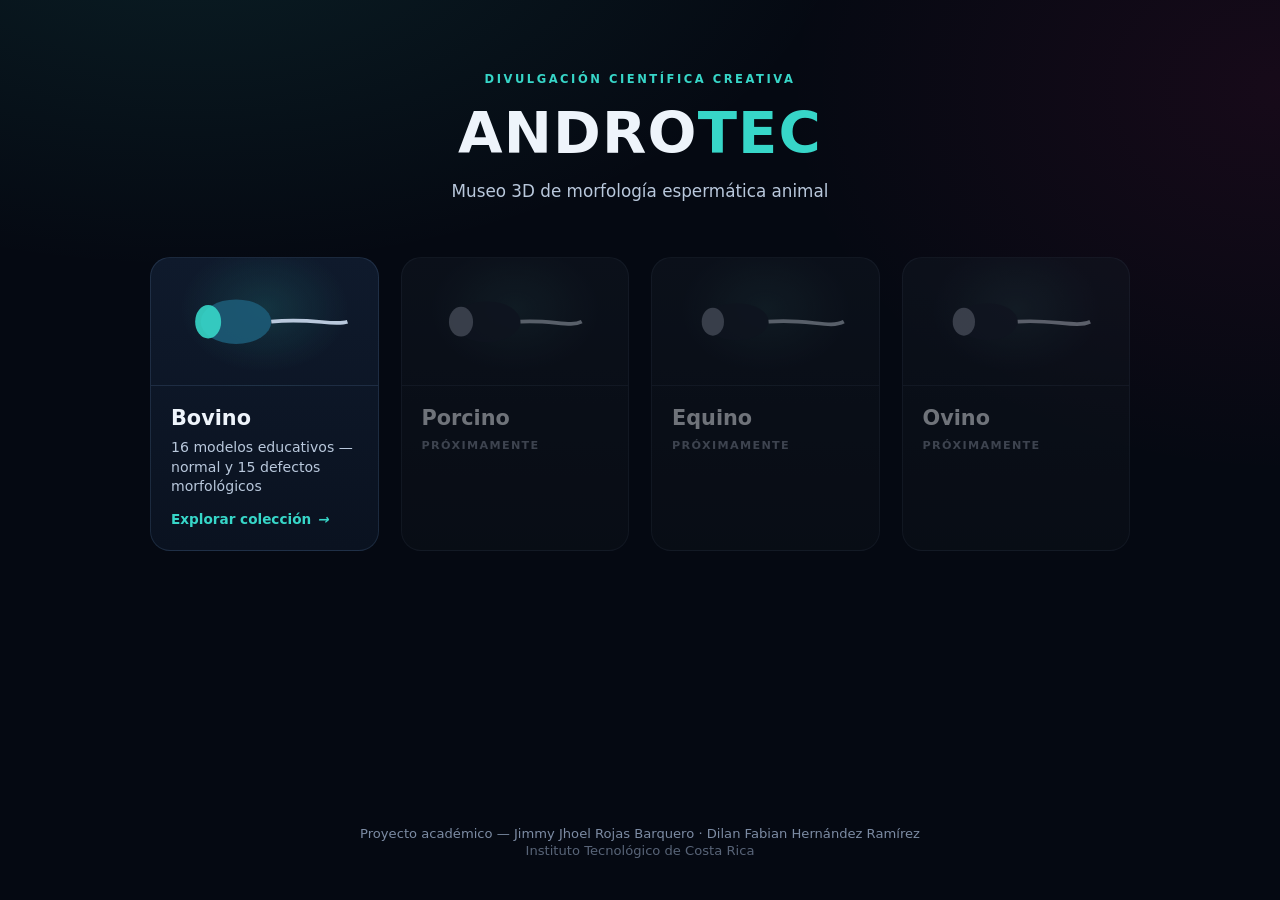
==== index.html @ eb679cce "Museo 3D AndroTec: sitio con selector de especie, catalogo bovino y visor 3D" ====
<!DOCTYPE html>
<html lang="es">
<head>
<meta charset="utf-8" />
<meta name="viewport" content="width=device-width, initial-scale=1" />
<title>AndroTec — Museo 3D de morfología espermática</title>
<meta name="description" content="Museo 3D interactivo de morfología espermática animal. Elige una especie para explorar modelos educativos en 3D." />
<link rel="icon" href="data:image/svg+xml,<svg xmlns=%22http://www.w3.org/2000/svg%22 viewBox=%220 0 100 100%22><circle cx=%2250%22 cy=%2250%22 r=%2245%22 fill=%22%23103b52%22/><circle cx=%2250%22 cy=%2250%22 r=%2222%22 fill=%22%2337d6c8%22/></svg>" />
<link rel="stylesheet" href="assets/style.css" />
</head>
<body class="landing-body">

<div class="landing-shell">
  <header class="landing-header">
    <p class="eyebrow">Divulgación científica creativa</p>
    <h1>ANDRO<span>TEC</span></h1>
    <p class="landing-sub">Museo 3D de morfología espermática animal</p>
  </header>

  <main class="species-grid" aria-label="Selección de especie">
    <a class="species-card active" href="bovino.html">
      <div class="species-card-media" data-species="bovino">
        <svg viewBox="0 0 200 120" aria-hidden="true">
          <ellipse cx="70" cy="60" rx="38" ry="24" />
          <ellipse cx="40" cy="60" rx="14" ry="18" />
          <path d="M108 60 C 150 55, 175 65, 190 60" fill="none" stroke-width="4" />
        </svg>
      </div>
      <div class="species-card-body">
        <h2>Bovino</h2>
        <p>16 modelos educativos — normal y 15 defectos morfológicos</p>
        <span class="species-cta">Explorar colección <i aria-hidden="true">→</i></span>
      </div>
    </a>

    <div class="species-card disabled" aria-disabled="true">
      <div class="species-card-media" data-species="porcino">
        <svg viewBox="0 0 200 120" aria-hidden="true">
          <ellipse cx="70" cy="60" rx="36" ry="22" />
          <ellipse cx="42" cy="60" rx="13" ry="16" />
          <path d="M106 60 C 140 58, 160 66, 172 60" fill="none" stroke-width="4" />
        </svg>
      </div>
      <div class="species-card-body">
        <h2>Porcino</h2>
        <p class="soon">Próximamente</p>
      </div>
    </div>

    <div class="species-card disabled" aria-disabled="true">
      <div class="species-card-media" data-species="equino">
        <svg viewBox="0 0 200 120" aria-hidden="true">
          <ellipse cx="70" cy="60" rx="34" ry="20" />
          <ellipse cx="44" cy="60" rx="12" ry="15" />
          <path d="M104 60 C 145 56, 170 68, 185 60" fill="none" stroke-width="4" />
        </svg>
      </div>
      <div class="species-card-body">
        <h2>Equino</h2>
        <p class="soon">Próximamente</p>
      </div>
    </div>

    <div class="species-card disabled" aria-disabled="true">
      <div class="species-card-media" data-species="ovino">
        <svg viewBox="0 0 200 120" aria-hidden="true">
          <ellipse cx="70" cy="60" rx="32" ry="20" />
          <ellipse cx="44" cy="60" rx="12" ry="15" />
          <path d="M102 60 C 140 57, 165 67, 180 60" fill="none" stroke-width="4" />
        </svg>
      </div>
      <div class="species-card-body">
        <h2>Ovino</h2>
        <p class="soon">Próximamente</p>
      </div>
    </div>
  </main>

  <footer class="landing-footer">
    <p>Proyecto académico — Jimmy Jhoel Rojas Barquero · Dilan Fabian Hernández Ramírez</p>
    <p class="landing-footer-sub">Instituto Tecnológico de Costa Rica</p>
  </footer>
</div>

</body>
</html>
---- assets/style.css ----
:root {
  --bg-0: #050912;
  --bg-1: #0a1220;
  --bg-2: #0f1a2c;
  --bg-3: #142338;
  --line: rgba(120, 160, 210, 0.16);
  --line-strong: rgba(120, 160, 210, 0.30);
  --text-0: #eef4fb;
  --text-1: #b9c8dc;
  --text-2: #7c8ba3;
  --cyan: #37d6c8;
  --cyan-dim: rgba(55, 214, 200, 0.18);
  --pink: #e8156f;
  --amber: #ffbe33;
  --radius-lg: 20px;
  --radius-md: 14px;
  --radius-sm: 9px;
  --shadow-soft: 0 18px 44px rgba(0, 0, 0, 0.38);
  font-size: 16px;
}

* { box-sizing: border-box; }

html, body {
  margin: 0;
  padding: 0;
  min-height: 100%;
  background: var(--bg-0);
  color: var(--text-0);
  font-family: "Inter", "Segoe UI", system-ui, -apple-system, sans-serif;
  -webkit-font-smoothing: antialiased;
}

a { color: inherit; text-decoration: none; }
button { font-family: inherit; cursor: pointer; }
svg { display: block; }

/* ---------------------------------------------------------------------- */
/* LANDING PAGE (species selection)                                        */
/* ---------------------------------------------------------------------- */

.landing-body {
  background:
    radial-gradient(1100px 600px at 15% -10%, rgba(55, 214, 200, 0.10), transparent 60%),
    radial-gradient(900px 700px at 100% 10%, rgba(232, 21, 111, 0.08), transparent 55%),
    var(--bg-0);
}

.landing-shell {
  min-height: 100vh;
  display: flex;
  flex-direction: column;
  align-items: center;
  padding: 72px 24px 40px;
}

.landing-header { text-align: center; margin-bottom: 56px; }

.landing-header .eyebrow {
  text-transform: uppercase;
  letter-spacing: 0.22em;
  font-size: 0.72rem;
  color: var(--cyan);
  margin: 0 0 14px;
  font-weight: 600;
}

.landing-header h1 {
  font-size: clamp(2.4rem, 6vw, 3.6rem);
  margin: 0;
  font-weight: 800;
  letter-spacing: 0.02em;
  color: var(--text-0);
}

.landing-header h1 span { color: var(--cyan); }

.landing-sub {
  margin: 14px 0 0;
  color: var(--text-1);
  font-size: 1.05rem;
}

.species-grid {
  display: grid;
  grid-template-columns: repeat(auto-fit, minmax(220px, 1fr));
  gap: 22px;
  width: 100%;
  max-width: 980px;
}

.species-card {
  position: relative;
  display: flex;
  flex-direction: column;
  background: linear-gradient(180deg, var(--bg-2), var(--bg-1));
  border: 1px solid var(--line);
  border-radius: var(--radius-lg);
  overflow: hidden;
  transition: transform 0.25s ease, border-color 0.25s ease, box-shadow 0.25s ease;
}

.species-card.active {
  cursor: pointer;
}

.species-card.active:hover {
  transform: translateY(-6px);
  border-color: var(--cyan);
  box-shadow: 0 20px 46px rgba(55, 214, 200, 0.14);
}

.species-card.disabled {
  opacity: 0.45;
  filter: grayscale(0.4);
}

.species-card-media {
  height: 128px;
  display: flex;
  align-items: center;
  justify-content: center;
  background: radial-gradient(120px 90px at 50% 40%, rgba(55, 214, 200, 0.14), transparent 70%);
  border-bottom: 1px solid var(--line);
}

.species-card-media svg {
  width: 82%;
  height: auto;
}

.species-card-media svg ellipse { fill: var(--cyan); opacity: 0.9; }
.species-card-media svg ellipse:first-child { fill: #1c5a76; }
.species-card-media svg path { stroke: var(--text-1); }

.species-card.disabled .species-card-media svg ellipse { fill: var(--text-2); }
.species-card.disabled .species-card-media svg ellipse:first-child { fill: var(--bg-3); }

.species-card-body { padding: 20px 20px 22px; }

.species-card-body h2 {
  margin: 0 0 8px;
  font-size: 1.3rem;
  font-weight: 700;
}

.species-card-body p {
  margin: 0;
  color: var(--text-1);
  font-size: 0.88rem;
  line-height: 1.4;
}

.species-card-body p.soon {
  text-transform: uppercase;
  letter-spacing: 0.12em;
  font-size: 0.7rem;
  color: var(--text-2);
  font-weight: 700;
}

.species-cta {
  display: inline-flex;
  align-items: center;
  gap: 6px;
  margin-top: 14px;
  color: var(--cyan);
  font-weight: 600;
  font-size: 0.85rem;
}

.landing-footer {
  margin-top: auto;
  padding-top: 56px;
  text-align: center;
  color: var(--text-2);
  font-size: 0.82rem;
}

.landing-footer p { margin: 2px 0; }
.landing-footer-sub { opacity: 0.7; }

/* ---------------------------------------------------------------------- */
/* MUSEUM SHELL (catalog + viewer + info panel)                            */
/* ---------------------------------------------------------------------- */

.museum-shell {
  min-height: 100vh;
  display: flex;
  flex-direction: column;
}

.topbar {
  display: flex;
  align-items: center;
  justify-content: space-between;
  gap: 16px;
  padding: 14px 24px;
  border-bottom: 1px solid var(--line);
  background: var(--bg-1);
  position: sticky;
  top: 0;
  z-index: 20;
}

.brand-lockup { display: flex; align-items: center; gap: 14px; }

.brand-back {
  width: 34px;
  height: 34px;
  border-radius: 50%;
  border: 1px solid var(--line);
  display: flex;
  align-items: center;
  justify-content: center;
  color: var(--text-1);
  flex-shrink: 0;
  transition: border-color 0.2s ease, color 0.2s ease;
}
.brand-back:hover { border-color: var(--cyan); color: var(--cyan); }

.brand-mark {
  width: 34px;
  height: 34px;
  border-radius: 10px;
  background: linear-gradient(135deg, var(--cyan), #1c5a76);
  position: relative;
  flex-shrink: 0;
}
.brand-mark span, .brand-mark i {
  position: absolute;
  background: var(--bg-1);
  border-radius: 50%;
}
.brand-mark span { width: 14px; height: 14px; top: 6px; left: 6px; }
.brand-mark i { width: 6px; height: 6px; bottom: 6px; right: 6px; }

.eyebrow {
  margin: 0;
  text-transform: uppercase;
  font-size: 0.62rem;
  letter-spacing: 0.16em;
  color: var(--text-2);
  font-weight: 700;
}

.topbar h1 {
  margin: 2px 0 0;
  font-size: 1.05rem;
  font-weight: 800;
}
.topbar h1 span { color: var(--cyan); font-weight: 600; }

.header-meta { display: flex; align-items: center; gap: 12px; }

.species-pill {
  display: inline-flex;
  align-items: center;
  gap: 6px;
  padding: 6px 12px;
  border-radius: 999px;
  background: var(--cyan-dim);
  color: var(--cyan);
  font-size: 0.78rem;
  font-weight: 700;
}
.species-pill i {
  width: 7px; height: 7px; border-radius: 50%; background: var(--cyan);
}

.model-count {
  color: var(--text-2);
  font-size: 0.78rem;
  display: none;
}

.catalog-trigger {
  display: none;
  background: var(--bg-3);
  border: 1px solid var(--line);
  color: var(--text-0);
  border-radius: 999px;
  padding: 7px 14px;
  font-size: 0.8rem;
  font-weight: 600;
}

.museum-grid {
  flex: 1;
  display: grid;
  grid-template-columns: 300px 1fr 340px;
  min-height: 0;
}

/* ---- Catalog panel (sidebar) ---- */

.catalog-panel {
  border-right: 1px solid var(--line);
  background: var(--bg-1);
  display: flex;
  flex-direction: column;
  padding: 18px 16px;
  overflow: hidden;
}

.catalog-heading { display: flex; align-items: flex-end; justify-content: space-between; margin-bottom: 14px; }
.section-kicker {
  text-transform: uppercase;
  letter-spacing: 0.14em;
  font-size: 0.66rem;
  color: var(--text-2);
  font-weight: 700;
  margin: 0 0 4px;
}
.catalog-heading h2 { margin: 0; font-size: 1.15rem; }
.catalog-heading span {
  background: var(--bg-3);
  border-radius: 999px;
  padding: 3px 10px;
  font-size: 0.76rem;
  color: var(--text-1);
}

.search-box {
  display: flex;
  align-items: center;
  gap: 8px;
  background: var(--bg-2);
  border: 1px solid var(--line);
  border-radius: var(--radius-sm);
  padding: 9px 12px;
  margin-bottom: 12px;
}
.search-box span { color: var(--text-2); }
.search-box input {
  border: none;
  background: transparent;
  outline: none;
  color: var(--text-0);
  font-size: 0.86rem;
  width: 100%;
}
.search-box input::placeholder { color: var(--text-2); }

.filter-row {
  display: flex;
  flex-wrap: wrap;
  gap: 6px;
  margin-bottom: 14px;
}
.filter-row button {
  background: transparent;
  border: 1px solid var(--line);
  color: var(--text-1);
  border-radius: 999px;
  padding: 5px 11px;
  font-size: 0.72rem;
  font-weight: 600;
  transition: all 0.15s ease;
}
.filter-row button.active {
  background: var(--cyan);
  border-color: var(--cyan);
  color: var(--bg-0);
}
.filter-row button:hover:not(.active) { border-color: var(--line-strong); color: var(--text-0); }

.specimen-list {
  overflow-y: auto;
  flex: 1;
  display: flex;
  flex-direction: column;
  gap: 4px;
  margin: 0 -4px;
  padding: 0 4px;
}

.specimen-item {
  display: flex;
  align-items: center;
  gap: 12px;
  background: transparent;
  border: 1px solid transparent;
  border-radius: var(--radius-sm);
  padding: 9px 10px;
  text-align: left;
  color: var(--text-1);
  transition: background 0.15s ease, border-color 0.15s ease;
}
.specimen-item:hover { background: var(--bg-2); }
.specimen-item.selected {
  background: var(--bg-3);
  border-color: var(--line-strong);
}
.specimen-number {
  font-size: 0.72rem;
  font-weight: 700;
  color: var(--text-2);
  width: 22px;
  flex-shrink: 0;
}
.specimen-item.selected .specimen-number { color: var(--cyan); }
.specimen-copy { flex: 1; display: flex; flex-direction: column; min-width: 0; }
.specimen-copy strong {
  font-size: 0.84rem;
  color: var(--text-0);
  font-weight: 600;
  white-space: nowrap;
  overflow: hidden;
  text-overflow: ellipsis;
}
.specimen-copy small { font-size: 0.7rem; color: var(--text-2); }
.specimen-arrow { color: var(--text-2); flex-shrink: 0; }
.specimen-item.selected .specimen-arrow { color: var(--cyan); }
.specimen-empty { color: var(--text-2); font-size: 0.82rem; padding: 14px 8px; text-align: center; }

/* ---- Viewer stage ---- */

.viewer-stage {
  display: flex;
  flex-direction: column;
  min-width: 0;
  background: var(--bg-0);
}

.viewer-titlebar {
  display: flex;
  align-items: flex-start;
  justify-content: space-between;
  gap: 12px;
  padding: 18px 22px 0;
}
.object-index {
  font-size: 0.7rem;
  letter-spacing: 0.12em;
  text-transform: uppercase;
  color: var(--cyan);
  font-weight: 700;
}
.viewer-titlebar h2 { margin: 4px 0 0; font-size: 1.3rem; }

.viewer-actions button {
  display: inline-flex;
  align-items: center;
  gap: 7px;
  background: var(--bg-2);
  border: 1px solid var(--line);
  color: var(--text-1);
  border-radius: 999px;
  padding: 8px 14px;
  font-size: 0.78rem;
  font-weight: 600;
}
.viewer-actions button:not(:disabled):hover { border-color: var(--cyan); color: var(--cyan); }
.viewer-actions button.active { background: var(--cyan-dim); border-color: var(--cyan); color: var(--cyan); }
.viewer-actions button:disabled { opacity: 0.4; cursor: not-allowed; }

.viewer-layout {
  flex: 1;
  display: grid;
  grid-template-columns: 1fr;
  gap: 12px;
  padding: 14px 22px 0;
  min-height: 0;
}
.viewer-layout.compare { grid-template-columns: 1fr 1fr; }

.viewer-cell { min-height: 0; display: flex; }

.model-viewer {
  position: relative;
  flex: 1;
  border-radius: var(--radius-lg);
  overflow: hidden;
  background:
    radial-gradient(600px 400px at 50% 40%, rgba(20, 60, 90, 0.5), transparent 70%),
    var(--bg-1);
  border: 1px solid var(--line);
  min-height: 320px;
}
.model-viewer canvas { display: block; width: 100%; height: 100%; touch-action: none; }

.viewer-grid-lines {
  position: absolute;
  inset: 0;
  pointer-events: none;
  background-image:
    linear-gradient(rgba(120,160,210,0.06) 1px, transparent 1px),
    linear-gradient(90deg, rgba(120,160,210,0.06) 1px, transparent 1px);
  background-size: 32px 32px;
}

.compare-label {
  position: absolute;
  top: 12px;
  left: 12px;
  background: var(--bg-3);
  border: 1px solid var(--line);
  color: var(--text-1);
  font-size: 0.7rem;
  font-weight: 700;
  padding: 4px 10px;
  border-radius: 999px;
  text-transform: uppercase;
  letter-spacing: 0.08em;
  z-index: 5;
}

.model-loading {
  position: absolute;
  inset: 0;
  display: flex;
  flex-direction: column;
  align-items: center;
  justify-content: center;
  gap: 10px;
  background: rgba(5, 9, 18, 0.72);
  color: var(--text-1);
  z-index: 6;
  transition: opacity 0.25s ease;
}
.model-loading.hidden { opacity: 0; pointer-events: none; }
.model-loading strong { font-size: 0.82rem; font-weight: 600; }
.loading-orbit {
  width: 34px; height: 34px;
  border-radius: 50%;
  border: 2px solid var(--line);
  border-top-color: var(--cyan);
  animation: spin 0.9s linear infinite;
}
@keyframes spin { to { transform: rotate(360deg); } }

.model-controls {
  position: absolute;
  bottom: 12px;
  right: 12px;
  display: flex;
  gap: 6px;
  z-index: 5;
}
.model-controls button {
  width: 34px; height: 34px;
  border-radius: 50%;
  background: rgba(15, 26, 44, 0.85);
  border: 1px solid var(--line);
  color: var(--text-1);
  font-size: 0.95rem;
  display: flex;
  align-items: center;
  justify-content: center;
  backdrop-filter: blur(4px);
}
.model-controls button:hover { border-color: var(--cyan); color: var(--cyan); }
.model-controls button.active { background: var(--cyan); border-color: var(--cyan); color: var(--bg-0); }

.viewer-hint {
  display: flex;
  align-items: center;
  gap: 8px;
  justify-content: center;
  color: var(--text-2);
  font-size: 0.74rem;
  padding: 12px 0 18px;
}
.mouse-icon { width: 14px; height: 14px; border: 1px solid var(--text-2); border-radius: 4px; }

/* ---- Info panel ---- */

.info-panel {
  border-left: 1px solid var(--line);
  background: var(--bg-1);
  padding: 20px 20px 30px;
  overflow-y: auto;
  display: flex;
  flex-direction: column;
  gap: 16px;
}

.info-heading { display: flex; gap: 12px; align-items: flex-start; }
.category-icon {
  width: 32px; height: 32px;
  border-radius: 9px;
  background: var(--cyan-dim);
  color: var(--cyan);
  display: flex;
  align-items: center;
  justify-content: center;
  font-size: 0.85rem;
  flex-shrink: 0;
}
.category-icon[data-category="Cabeza"] { background: rgba(232, 21, 111, 0.16); color: var(--pink); }
.category-icon[data-category="Pieza intermedia"] { background: rgba(255, 190, 51, 0.16); color: var(--amber); }
.category-icon[data-category="Cola"] { background: rgba(120, 160, 210, 0.16); color: #9fb6d6; }
.info-heading span {
  text-transform: uppercase;
  letter-spacing: 0.1em;
  font-size: 0.66rem;
  color: var(--text-2);
  font-weight: 700;
}
.info-heading h2 { margin: 3px 0 0; font-size: 1.05rem; }

.anatomy-route {
  display: flex;
  align-items: center;
  justify-content: space-between;
  background: var(--bg-2);
  border: 1px solid var(--line);
  border-radius: var(--radius-sm);
  padding: 10px 12px;
}
.anatomy-route span { font-size: 0.7rem; color: var(--text-2); text-transform: uppercase; letter-spacing: 0.08em; }
.anatomy-route strong { font-size: 0.82rem; color: var(--text-0); }

.info-section p.section-kicker { margin-bottom: 6px; }
.info-section p:not(.section-kicker) { margin: 0; font-size: 0.86rem; line-height: 1.55; color: var(--text-1); }

.observe-card {
  background: var(--cyan-dim);
  border: 1px solid rgba(55, 214, 200, 0.28);
  border-radius: var(--radius-md);
  padding: 12px 14px;
}
.observe-title { display: flex; align-items: center; gap: 6px; }
.observe-title span { color: var(--cyan); }
.observe-card p:not(.section-kicker) { color: var(--text-0); }

.source-sections { display: flex; flex-direction: column; gap: 8px; }
.source-disclosure {
  border: 1px solid var(--line);
  border-radius: var(--radius-md);
  overflow: hidden;
  background: var(--bg-2);
}
.source-disclosure summary {
  display: flex;
  align-items: center;
  justify-content: space-between;
  padding: 11px 13px;
  cursor: pointer;
  font-size: 0.82rem;
  font-weight: 600;
  list-style: none;
}
.source-disclosure summary::-webkit-details-marker { display: none; }
.source-disclosure summary span { display: flex; align-items: center; gap: 8px; }
.source-disclosure summary small {
  background: var(--bg-3);
  border-radius: 999px;
  padding: 1px 8px;
  color: var(--text-2);
  font-weight: 700;
}
.source-list, .figure-link-list { list-style: none; margin: 0; padding: 0 13px 13px; display: flex; flex-direction: column; gap: 10px; }
.source-list li p { margin: 0 0 4px; font-size: 0.76rem; line-height: 1.45; color: var(--text-1); }
.source-list li a, .figure-link-list a {
  color: var(--cyan);
  font-size: 0.74rem;
  font-weight: 600;
  display: inline-flex;
  align-items: center;
  gap: 4px;
}
.figure-link-list li a { flex-direction: column; align-items: flex-start; gap: 2px; }
.figure-link-list li strong { font-size: 0.8rem; color: var(--text-0); font-weight: 600; }
.figure-link-list li small { font-size: 0.72rem; color: var(--text-2); }
.figure-link-list li span { color: var(--cyan); font-size: 0.72rem; margin-top: 2px; }

.interpretation-note {
  border: 1px dashed var(--line-strong);
  border-radius: var(--radius-md);
  padding: 12px 14px;
}
.interpretation-note strong { font-size: 0.78rem; color: var(--amber); display: block; margin-bottom: 6px; }
.interpretation-note p { margin: 0; font-size: 0.8rem; line-height: 1.5; color: var(--text-1); }

.authors {
  margin-top: auto;
  padding-top: 12px;
  border-top: 1px solid var(--line);
  display: flex;
  flex-direction: column;
  gap: 2px;
}
.authors span { font-size: 0.68rem; text-transform: uppercase; letter-spacing: 0.1em; color: var(--text-2); }
.authors strong { font-size: 0.82rem; color: var(--text-0); }

/* ---------------------------------------------------------------------- */
/* RESPONSIVE                                                               */
/* ---------------------------------------------------------------------- */

@media (max-width: 1180px) {
  .museum-grid { grid-template-columns: 280px 1fr 300px; }
}

@media (max-width: 940px) {
  .museum-grid { grid-template-columns: 1fr; }
  .model-count { display: none; }
  .catalog-trigger { display: inline-flex; }
  .catalog-panel {
    position: fixed;
    inset: 58px 0 0 0;
    z-index: 30;
    transform: translateX(-100%);
    transition: transform 0.25s ease;
    width: 100%;
    max-width: 360px;
  }
  .catalog-panel.open { transform: translateX(0); box-shadow: var(--shadow-soft); }
  .info-panel { border-left: none; border-top: 1px solid var(--line); }
  .viewer-layout.compare { grid-template-columns: 1fr; }
}

@media (max-width: 560px) {
  .topbar { padding: 12px 14px; }
  .topbar h1 { font-size: 0.92rem; }
  .species-pill { display: none; }
  .viewer-titlebar { padding: 14px 14px 0; }
  .viewer-layout { padding: 12px 14px 0; }
  .info-panel { padding: 16px 14px 24px; }
}
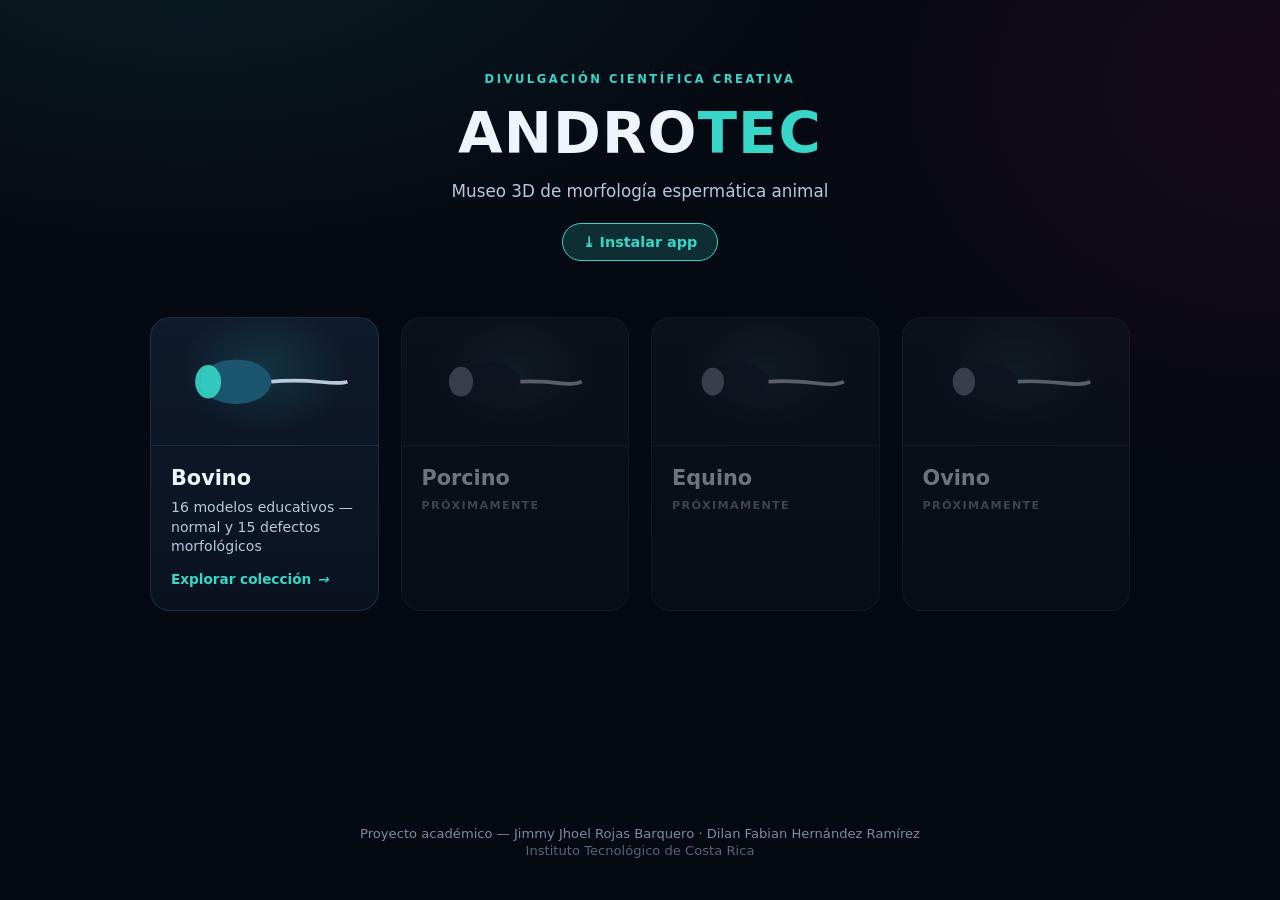
==== commit 54a59311: "Boton de instalar visible en la web (portada y visor) - index.html / bovino.html: boton "Instalar ap" ====
--- a/index.html
+++ b/index.html
@@ -6,6 +6,13 @@
 <title>AndroTec — Museo 3D de morfología espermática</title>
 <meta name="description" content="Museo 3D interactivo de morfología espermática animal. Elige una especie para explorar modelos educativos en 3D." />
 <link rel="icon" href="data:image/svg+xml,<svg xmlns=%22http://www.w3.org/2000/svg%22 viewBox=%220 0 100 100%22><circle cx=%2250%22 cy=%2250%22 r=%2245%22 fill=%22%23103b52%22/><circle cx=%2250%22 cy=%2250%22 r=%2222%22 fill=%22%2337d6c8%22/></svg>" />
+<link rel="manifest" href="manifest.webmanifest" />
+<meta name="theme-color" content="#103b52" />
+<link rel="apple-touch-icon" href="icons/apple-touch-icon.png" />
+<meta name="apple-mobile-web-app-capable" content="yes" />
+<meta name="mobile-web-app-capable" content="yes" />
+<meta name="apple-mobile-web-app-status-bar-style" content="black-translucent" />
+<meta name="apple-mobile-web-app-title" content="AndroTec 3D" />
 <link rel="stylesheet" href="assets/style.css" />
 </head>
 <body class="landing-body">
@@ -15,6 +22,7 @@
     <p class="eyebrow">Divulgación científica creativa</p>
     <h1>ANDRO<span>TEC</span></h1>
     <p class="landing-sub">Museo 3D de morfología espermática animal</p>
+    <button type="button" class="pwa-install" data-pwa-install hidden>⤓ Instalar app</button>
   </header>
 
   <main class="species-grid" aria-label="Selección de especie">
@@ -82,5 +90,6 @@
   </footer>
 </div>
 
+<script src="assets/pwa.js" defer></script>
 </body>
 </html>
--- a/assets/style.css
+++ b/assets/style.css
@@ -466,6 +466,7 @@
 .viewer-layout.compare { grid-template-columns: 1fr 1fr; }
 
 .viewer-cell { min-height: 0; display: flex; }
+.viewer-cell[hidden] { display: none; }
 
 .model-viewer {
   position: relative;
@@ -478,7 +479,7 @@
   border: 1px solid var(--line);
   min-height: 320px;
 }
-.model-viewer canvas { display: block; width: 100%; height: 100%; touch-action: none; }
+.model-viewer canvas { position: absolute; inset: 0; display: block; width: 100%; height: 100%; touch-action: none; }
 
 .viewer-grid-lines {
   position: absolute;
@@ -719,3 +720,54 @@
   .viewer-layout { padding: 12px 14px 0; }
   .info-panel { padding: 16px 14px 24px; }
 }
+
+/* ---------------------------------------------------------------------- */
+/* PWA install button + help popover                                       */
+/* ---------------------------------------------------------------------- */
+
+.pwa-install {
+  display: inline-flex;
+  align-items: center;
+  gap: 7px;
+  margin-top: 22px;
+  padding: 10px 20px;
+  border-radius: 999px;
+  border: 1px solid var(--cyan);
+  background: var(--cyan-dim);
+  color: var(--cyan);
+  font-size: 0.9rem;
+  font-weight: 700;
+  transition: background 0.15s ease, transform 0.15s ease;
+}
+.pwa-install:hover { background: rgba(55, 214, 200, 0.28); transform: translateY(-1px); }
+.pwa-install.compact { margin: 0; padding: 7px 14px; font-size: 0.8rem; }
+.pwa-install[hidden] { display: none; }
+
+.pwa-help {
+  position: fixed;
+  left: 50%;
+  bottom: 20px;
+  transform: translateX(-50%);
+  z-index: 9999;
+  max-width: min(92vw, 30rem);
+  padding: 16px 18px;
+  border-radius: var(--radius-md);
+  background: var(--bg-2);
+  border: 1px solid var(--line-strong);
+  color: var(--text-1);
+  font-size: 0.9rem;
+  line-height: 1.5;
+  box-shadow: var(--shadow-soft);
+}
+.pwa-help strong { color: var(--text-0); display: block; margin-bottom: 6px; }
+.pwa-help p { margin: 6px 0 0; }
+.pwa-help button {
+  margin-top: 12px;
+  padding: 6px 14px;
+  border-radius: 8px;
+  border: 0;
+  background: var(--cyan);
+  color: #08222f;
+  font-weight: 700;
+  font-size: 0.8rem;
+}
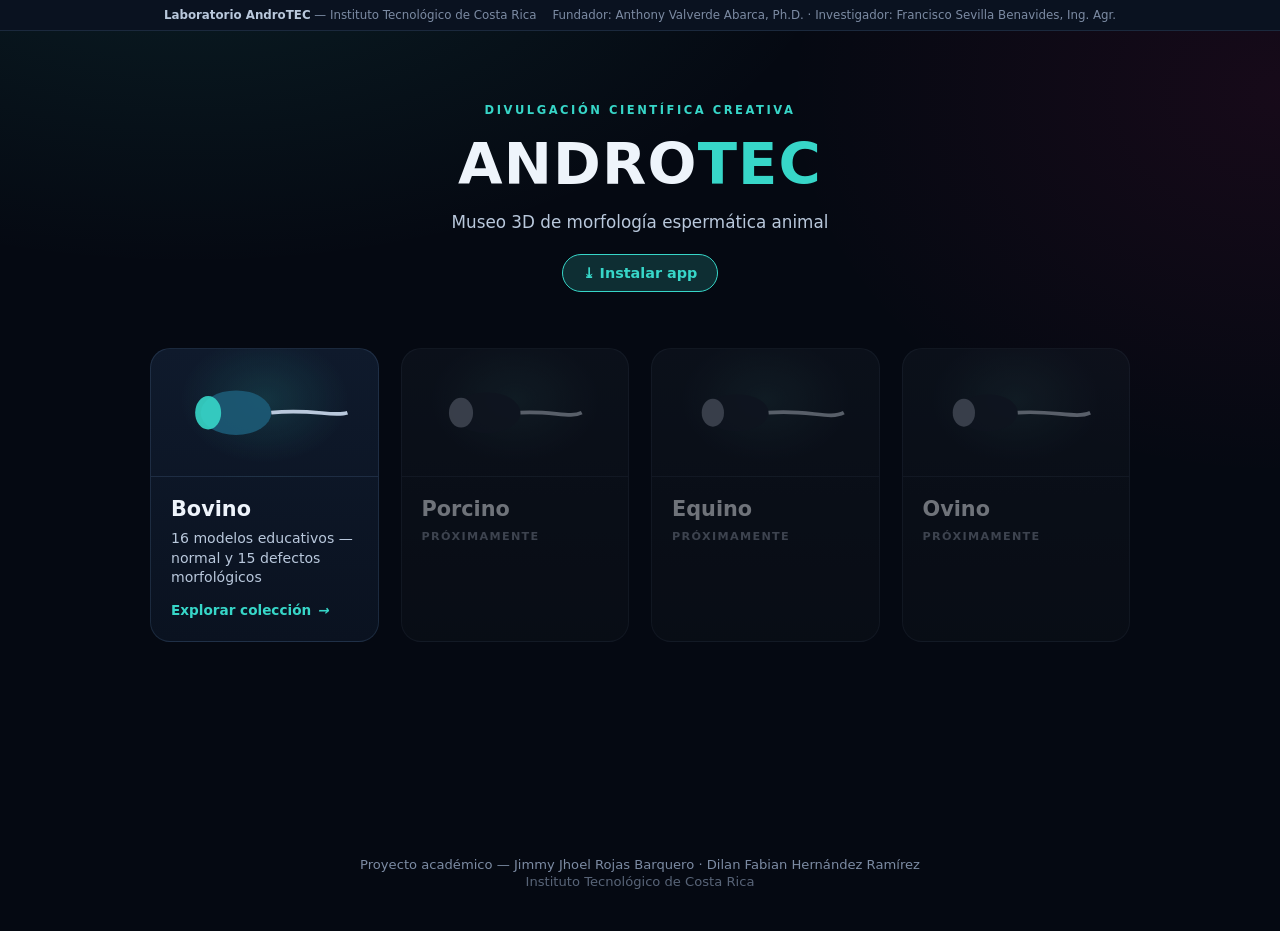
==== commit b94cc2bf: "Reemplazar enlaces externos por fotografias propias del laboratorio - 6 modelos (piriforme, gota cit" ====
--- a/index.html
+++ b/index.html
@@ -16,6 +16,11 @@
 <link rel="stylesheet" href="assets/style.css" />
 </head>
 <body class="landing-body">
+
+<div class="lab-credit">
+  <span><strong>Laboratorio AndroTEC</strong> — Instituto Tecnológico de Costa Rica</span>
+  <span class="lab-credit-names">Fundador: Anthony Valverde Abarca, Ph.D. · Investigador: Francisco Sevilla Benavides, Ing. Agr.</span>
+</div>
 
 <div class="landing-shell">
   <header class="landing-header">
--- a/assets/style.css
+++ b/assets/style.css
@@ -771,3 +771,89 @@
   font-weight: 700;
   font-size: 0.8rem;
 }
+
+/* ---------------------------------------------------------------------- */
+/* Lab credit bar + local figure thumbnails + figure lightbox              */
+/* ---------------------------------------------------------------------- */
+
+.lab-credit {
+  display: flex;
+  flex-wrap: wrap;
+  gap: 4px 16px;
+  justify-content: center;
+  padding: 8px 16px;
+  background: var(--bg-1);
+  border-bottom: 1px solid var(--line);
+  font-size: 0.74rem;
+  color: var(--text-2);
+  text-align: center;
+}
+.lab-credit strong { color: var(--text-1); }
+
+.figure-local { list-style: none; }
+
+.figure-thumb {
+  display: flex;
+  align-items: center;
+  gap: 10px;
+  width: 100%;
+  background: var(--bg-2);
+  border: 1px solid var(--line);
+  border-radius: var(--radius-sm);
+  padding: 6px;
+  text-align: left;
+  cursor: pointer;
+}
+.figure-thumb:hover { border-color: var(--cyan); }
+.figure-thumb img {
+  width: 52px;
+  height: 52px;
+  object-fit: cover;
+  border-radius: 6px;
+  background: #000;
+  flex-shrink: 0;
+}
+.figure-thumb span { display: flex; flex-direction: column; gap: 2px; min-width: 0; }
+.figure-thumb strong { font-size: 0.82rem; color: var(--text-0); }
+.figure-thumb small { font-size: 0.72rem; color: var(--text-2); }
+
+.figure-lightbox {
+  position: fixed;
+  inset: 0;
+  background: rgba(2, 5, 10, 0.88);
+  display: none;
+  align-items: center;
+  justify-content: center;
+  padding: 24px;
+  z-index: 2000;
+}
+.figure-lightbox.open { display: flex; }
+
+.figure-lightbox-box {
+  position: relative;
+  max-width: 640px;
+  width: 100%;
+  background: var(--bg-1);
+  border: 1px solid var(--line-strong);
+  border-radius: var(--radius-lg);
+  overflow: hidden;
+  max-height: 86vh;
+}
+.figure-lightbox-img { background: #000; display: flex; justify-content: center; }
+.figure-lightbox-img img { max-width: 100%; max-height: 64vh; object-fit: contain; }
+.figure-lightbox-info { padding: 16px 18px; }
+.figure-lightbox-info strong { display: block; color: var(--text-0); font-size: 0.95rem; margin-bottom: 4px; }
+.figure-lightbox-info small { color: var(--text-2); font-size: 0.8rem; }
+.figure-lightbox-close {
+  position: absolute;
+  top: 10px;
+  right: 10px;
+  width: 32px;
+  height: 32px;
+  border-radius: 50%;
+  border: 1px solid var(--line);
+  background: var(--bg-3);
+  color: var(--text-1);
+  font-size: 1rem;
+  cursor: pointer;
+}
